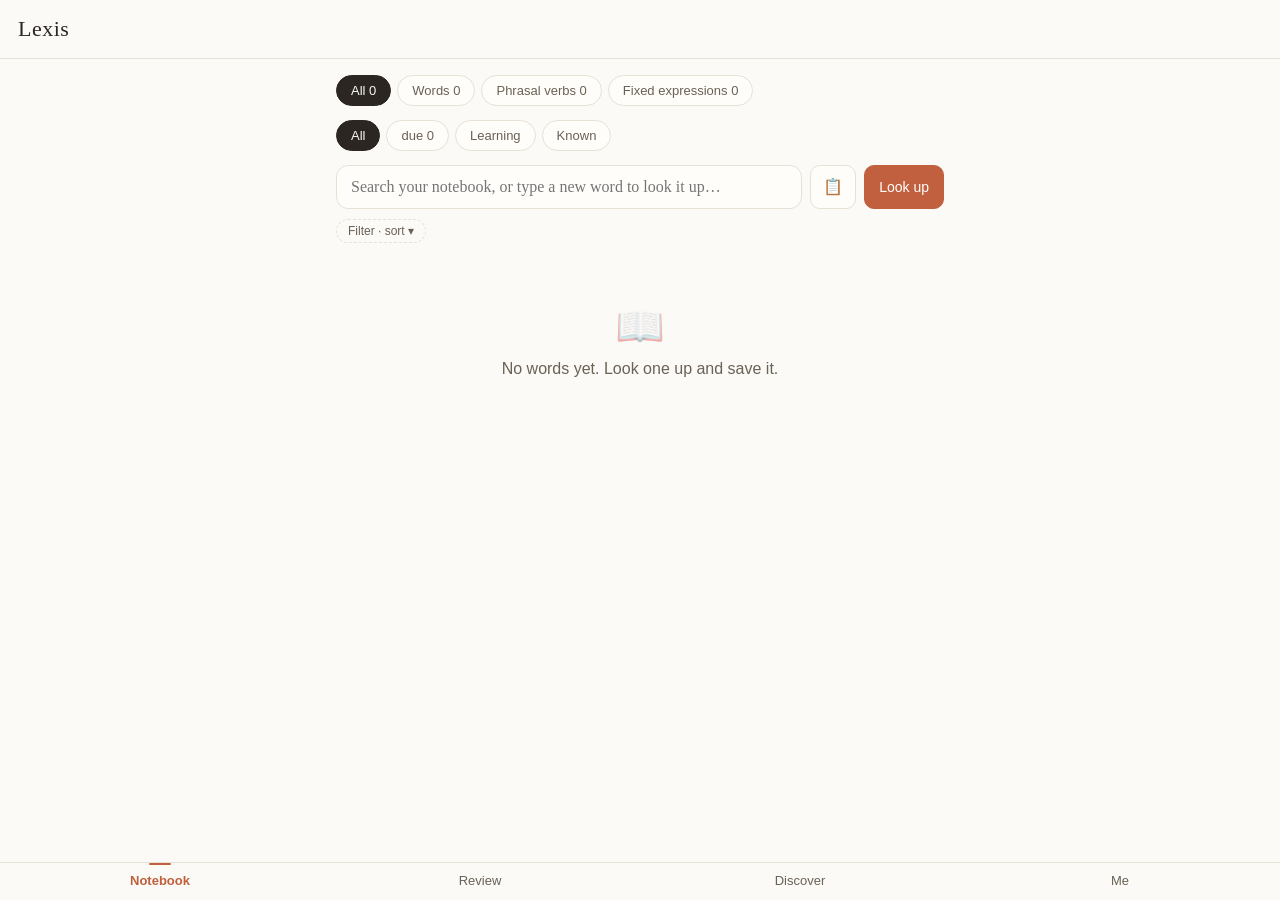
==== index.html @ d33f5f6c "Lexis H5 v1.112.0 — why this spelling The word-parts card answers what pieces a word is made of. The" ====
<!doctype html>
<html lang="zh">
<head>
<meta charset="utf-8">
<meta name="viewport" content="width=device-width, initial-scale=1, maximum-scale=1, viewport-fit=cover">
<meta name="theme-color" content="#fbfaf7">
<title>Lexis · Vocabulary Notebook</title>
<link rel="manifest" href="manifest.webmanifest">
<meta name="apple-mobile-web-app-capable" content="yes">
<meta name="apple-mobile-web-app-status-bar-style" content="default">
<meta name="apple-mobile-web-app-title" content="Lexis">
<link rel="apple-touch-icon" href="icons/icon128.png">
<!-- ?v= busts the browser/PWA cache on every release; bump with the version -->
<link rel="stylesheet" href="app.css?v=1.112.0">
</head>
<body>
  <header class="topbar">
    <div class="brand">Lexis</div>
    <div class="sub" id="dueBadge"></div>
  </header>

  <main id="view"></main>

  <nav class="tabbar" id="tabbar">
    <button data-tab="notebook" class="on"><span>Notebook</span></button>
    <button data-tab="review"><span>Review</span></button>
    <button data-tab="discover"><span>Discover</span></button>
    <button data-tab="me"><span>Me</span></button>
  </nav>

  <script src="compare.js?v=1.112.0"></script>
  <script src="examples.js?v=1.112.0"></script>
  <script src="vocab.js?v=1.112.0"></script>
  <script src="app.js?v=1.112.0"></script>
</body>
</html>
---- app.css ----
:root{
  --paper:#fbfaf7; --paper2:#faf6ef; --ink:#2b2622; --ink2:#6b6155;
  --clay:#c0603e; --sage:#6f9c6b; --line:#e7e0d5; --card:#fffdfa;
  --shadow:0 1px 2px rgba(60,50,40,.06),0 6px 20px rgba(60,50,40,.05);
  /* used by .vline > .vl-n and never defined — the paragraph number rendered in
     full-strength ink instead of receding */
  --faint:#b8b1a6;
}
*{box-sizing:border-box;-webkit-tap-highlight-color:transparent}
html,body{margin:0;padding:0}
body{
  font-family:-apple-system,BlinkMacSystemFont,"PingFang SC","Segoe UI",Roboto,sans-serif;
  background:var(--paper);color:var(--ink);line-height:1.55;
  padding-bottom:calc(64px + env(safe-area-inset-bottom));
  -webkit-font-smoothing:antialiased;
}
.serif{font-family:Georgia,"Times New Roman",serif}

/* top bar */
.topbar{position:sticky;top:0;z-index:20;display:flex;align-items:baseline;gap:10px;
  padding:calc(12px + env(safe-area-inset-top)) 18px 12px;background:var(--paper);
  border-bottom:1px solid var(--line)}
.brand{font-family:Georgia,serif;font-size:22px;letter-spacing:.5px}
.topbar .sub{font-size:12px;color:var(--clay);margin-left:auto}

main{padding:16px 16px 24px;max-width:640px;margin:0 auto}

/* tab bar */
.tabbar{position:fixed;left:0;right:0;bottom:0;z-index:20;display:flex;
  background:var(--paper);border-top:1px solid var(--line);
  padding-bottom:env(safe-area-inset-bottom)}
.tabbar button{flex:1;border:0;background:none;padding:10px 0 12px;font-size:13px;
  color:var(--ink2);cursor:pointer;position:relative}
.tabbar button.on{color:var(--clay);font-weight:600}
.tabbar button.on::before{content:"";position:absolute;top:0;left:50%;transform:translateX(-50%);
  width:22px;height:2px;background:var(--clay);border-radius:2px}

/* generic */
.card{background:var(--card);border:1px solid var(--line);border-radius:14px;
  padding:16px;box-shadow:var(--shadow);margin-bottom:14px}
.muted{color:var(--ink2)}
.lk-ta{display:block;box-sizing:border-box;width:100%;resize:vertical;
  font-family:Georgia,"Times New Roman",serif;font-size:15px;line-height:1.55;color:var(--ink);
  background:var(--paper);border:1px solid var(--line);border-radius:10px;padding:9px 11px;outline:none}
.lk-ta:focus{border-color:var(--clay)}
.lk-ta::placeholder{font-style:italic;color:var(--ink2)}
.hr{height:1px;background:var(--line);border:0;margin:14px 0}
h2.sec{font-size:12px;letter-spacing:.14em;text-transform:uppercase;color:var(--ink2);
  margin:0 0 8px;font-weight:600}
button.btn{border:1px solid var(--line);background:var(--card);color:var(--ink);
  border-radius:10px;padding:9px 14px;font-size:14px;cursor:pointer}
button.btn.primary{background:var(--clay);border-color:var(--clay);color:#fff}
button.btn.sage{background:var(--sage);border-color:var(--sage);color:#fff}
button.btn:active{transform:translateY(1px)}
.row{display:flex;gap:8px;align-items:center;flex-wrap:wrap}
.chip{display:inline-block;font-size:11px;padding:2px 9px;border-radius:999px;
  background:var(--paper2);border:1px solid var(--line);color:var(--ink2)}
.pos{color:var(--sage);font-style:italic;font-size:13px}

/* search */
.search{display:flex;gap:8px;margin-bottom:16px}
.search input{flex:1;font-size:16px;padding:12px 14px;border:1px solid var(--line);
  border-radius:12px;background:var(--card);color:var(--ink);font-family:Georgia,serif}
.search input:focus{outline:none;border-color:var(--clay)}

/* headword */
.hw{font-family:Georgia,serif;font-size:30px;line-height:1.1}
.phon{color:var(--ink2);font-size:15px;margin-left:2px}
.speak{border:0;background:none;cursor:pointer;font-size:18px;color:var(--clay);padding:0 4px}
.cn-gloss{font-size:16px;color:var(--clay);margin-top:6px}

.mean{margin:6px 0}
.mean .def{margin-top:2px}
.mean .cn{color:var(--ink2);font-size:14px}
.ex{border-left:2px solid var(--line);padding-left:10px;margin:8px 0;font-size:14px}
.ex .tr{color:var(--ink2);font-size:13px}
.ex mark{background:rgba(192,96,62,.13);color:inherit;border-radius:3px;padding:0 2px}

/* morphology */
.morph{display:flex;gap:6px;flex-wrap:wrap;align-items:center}
.mpart{border:1px solid var(--line);border-radius:8px;padding:4px 8px;background:var(--paper2);text-align:center}
.mpart b{font-family:Georgia,serif}
.mpart small{display:block;color:var(--ink2);font-size:11px}
.mplus{color:var(--ink2)}

/* lists */
.item{display:flex;align-items:center;gap:12px;padding:12px 4px;border-bottom:1px solid var(--line);cursor:pointer}
/* a passage already read — still openable, but it can't move the estimate */
.item.pass-done{opacity:.5}
.item:last-child{border-bottom:0}
.item .w{font-family:Georgia,serif;font-size:18px}
.item .meta{font-size:12px;color:var(--ink2)}
.item .st{margin-left:auto;font-size:11px}
.dot{width:8px;height:8px;border-radius:50%;display:inline-block}
.dot.ready{background:var(--sage)} .dot.enriching{background:#d9a441} .dot.notfound{background:#c05a5a}

.empty{text-align:center;color:var(--ink2);padding:40px 10px}
.empty .big{font-size:40px;opacity:.4}

/* review */
.rev-card{text-align:center;padding:34px 18px}
.rev-card .hw{font-size:38px}
.rev-actions{display:grid;grid-template-columns:repeat(4,1fr);gap:8px;margin-top:8px}
.rev-actions button{padding:12px 4px;font-size:13px}
.rev-actions .d{font-size:10px;color:var(--ink2);display:block;margin-top:2px}
.progress{height:4px;background:var(--line);border-radius:4px;overflow:hidden;margin-bottom:14px}
.progress > i{display:block;height:100%;background:var(--sage)}

/* discover study */
.study{display:flex;align-items:center;flex-wrap:wrap;gap:10px;padding:11px 4px;border-bottom:1px solid var(--line)}
/* The row holds .study-ex / .pv-sense as flex-basis:100% children, so it MUST
   wrap — without it (短语动词 has no .has-ex) every sense sat on one line and
   the whole page scrolled sideways. And a multi-word headword may wrap at its
   spaces; nowrap made one long phrasal verb widen the viewport. */
.study .term{font-family:Georgia,serif;font-size:17px;min-width:0;word-break:keep-all;overflow-wrap:break-word}
.study .g{font-size:12px;color:var(--ink2)}
.study .act{margin-left:auto;display:flex;gap:6px}
.study .act button{font-size:12px;padding:6px 10px}
/* clickable category-filter chips (Discover + Notebook) */
.catbar{display:flex;flex-wrap:wrap;gap:7px;margin:2px 0 14px}
.catf{background:#f3efe7;border:1px solid transparent;border-radius:999px;padding:4px 11px;font-size:12px;
  color:var(--ink2);cursor:pointer}
.catf.muted{opacity:.6}
.catf b{font-weight:700}
.catf.on{background:var(--clay);border-color:var(--clay);color:#fff}
.catf.on b{color:#fff}
.subtabs{display:flex;gap:6px;margin-bottom:14px;overflow:auto}
.subtabs button{white-space:nowrap;border:1px solid var(--line);background:var(--card);
  border-radius:999px;padding:7px 14px;font-size:13px;color:var(--ink2);cursor:pointer}
.subtabs button.on{background:var(--ink);color:var(--paper);border-color:var(--ink)}

/* meter */
.meter{height:8px;background:var(--paper2);border-radius:6px;overflow:hidden;margin:6px 0}
.meter > i{display:block;height:100%;background:var(--clay)}
.stat{font-family:Georgia,serif;font-size:26px}

.toast{position:fixed;left:50%;bottom:80px;transform:translateX(-50%);z-index:50;
  background:var(--ink);color:var(--paper);padding:10px 16px;border-radius:10px;font-size:14px;
  box-shadow:var(--shadow);opacity:0;transition:opacity .2s;pointer-events:none;max-width:90%}
.toast.show{opacity:1}
.spin{display:inline-block;width:16px;height:16px;border:2px solid var(--line);
  border-top-color:var(--clay);border-radius:50%;animation:sp .7s linear infinite;vertical-align:-3px}
@keyframes sp{to{transform:rotate(360deg)}}

a{color:var(--clay)}
label.set{display:flex;justify-content:space-between;align-items:center;padding:12px 0;border-bottom:1px solid var(--line)}
label.set:last-child{border:0}
input[type=text],input[type=number]{border:1px solid var(--line);border-radius:8px;padding:8px 10px;font-size:14px;background:var(--card);color:var(--ink)}
select{border:1px solid var(--line);border-radius:8px;padding:8px 10px;font-size:14px;background:var(--card)}

/* tap-to-pick word from a pasted sentence (paste-to-save) */
.pick-sentence{line-height:2}
.pickw{cursor:pointer;padding:1px 3px;border-radius:4px;text-decoration:underline;
  text-decoration-color:var(--line);text-underline-offset:3px}
.pickw:active{background:var(--clay);color:#fff}

/* synonyms (近义辨析) — each with pos/band/definition */
.syn{padding:8px 0;border-bottom:1px solid var(--line)}
.syn:last-child{border-bottom:0}
.syn-h{display:flex;align-items:center;gap:8px;flex-wrap:wrap}
.syn-w{border:0;background:none;padding:0;font-size:16px;color:var(--clay);cursor:pointer;font-weight:600}
.syn-d{color:var(--ink2);font-size:14px;margin-top:3px;line-height:1.5}
.mfreq{display:inline-block;font-size:10px;padding:1px 7px;border-radius:999px;border:1px solid var(--line);
  color:var(--ink2);vertical-align:middle;white-space:nowrap}
.freq-core{background:#e8f1ea;color:#3d6b45;border-color:#cfe2d4}
.freq-very-common{background:#edf4ec;color:#4a7550;border-color:#d5e6d3}
.freq-common{background:#eef5ec;color:#4f7a4a;border-color:#d5e6d1}
.freq-mid{background:#fdf3e8;color:#b5762c;border-color:#f0dcc0}
.freq-low{background:#f4eef8;color:#8256a6;border-color:#e2d3ee}
.freq-rare{background:#f6ecec;color:#a85454;border-color:#ecd5d5}
.mfreq.nf{background:#f6ecec;color:#a85454;border-color:#ecd5d5}
/* the rank sits right after the band chip, everywhere a chip is shown */
.mrank{margin-left:5px;font-size:10px;color:var(--ink2);font-variant-numeric:tabular-nums;white-space:nowrap}

/* frequency meter (词频) */
.fbars{display:flex;gap:4px;margin:2px 0 8px}
.fseg{flex:1;height:7px;border-radius:3px;background:var(--paper2);border:1px solid var(--line)}
.fseg.on{border-color:transparent}
.fseg.on.freq-core,.fseg.on.freq-very-common{background:#6f9c6b}
.fseg.on.freq-common{background:#8fb387}
.fseg.on.freq-mid{background:#d9a441}
.fseg.on.freq-low{background:#a583c4}
.fseg.on.freq-rare{background:#c05a5a}
.finfo{display:flex;gap:8px;align-items:center;flex-wrap:wrap}
.fband{font-size:11px;padding:2px 9px;border-radius:999px;border:1px solid var(--line)}
.fnums{font-size:11px;color:var(--ink2)}

/* look-alikes (形近词) */
.conf{display:flex;gap:10px;align-items:baseline;padding:6px 0;border-bottom:1px solid var(--line)}
.conf:last-child{border-bottom:0}
.conf-w{border:0;background:none;padding:0;font-size:15px;color:var(--clay);cursor:pointer;font-weight:600;white-space:nowrap}
.conf-d{color:var(--ink2);font-size:13px;line-height:1.5}
.chip small{color:var(--sage);font-style:italic}

/* original-sentence source line (原句语境) */
.src{font-size:11px;color:var(--ink2);margin-top:4px;opacity:.85}

/* notebook sort bar + mastery chip */
.sortbar{display:flex;flex-wrap:wrap;gap:7px;align-items:center;font-size:12px;color:var(--ink2);margin:0 0 12px}
.mstat{font-size:10px;padding:1px 7px;border-radius:999px;border:1px solid var(--line);color:var(--ink2);
  vertical-align:middle;white-space:nowrap;background:var(--paper2)}
.m-mastered{background:#eef5ec;color:#4f7a4a;border-color:#d5e6d1}
.m-familiar{background:#f2f5f8;color:#5b7286;border-color:#dde5ec}
.m-learning{background:#fdf3e8;color:#b5762c;border-color:#f0dcc0}
.m-leech{background:#f6ecec;color:#a85454;border-color:#ecd5d5}

/* reading-based assessment (阅读式评估) */
.passage{font-family:Georgia,"Times New Roman",serif;font-size:17px;line-height:2.05;letter-spacing:.1px}
.passage .rw{cursor:pointer;padding:1px 2px;border-radius:4px;
  box-shadow:inset 0 -1px 0 var(--line);transition:background .12s}
.passage .rw.unk{background:var(--clay);color:#fff;box-shadow:none}
.lvl{display:flex;align-items:center;gap:8px;margin:7px 0}
.lvl-bl{flex:0 0 auto;min-width:64px;text-align:center}
.lvl-track{flex:1;height:8px;background:var(--paper2);border-radius:6px;overflow:hidden}
.lvl-track > i{display:block;height:100%;background:var(--sage)}
.lvl-track > i.freq-mid{background:#d9a441} .lvl-track > i.freq-low{background:#a583c4}
.lvl-track > i.freq-rare{background:#c05a5a} .lvl-track > i.freq-common{background:#8fb387}
.lvl-n{flex:0 0 auto;font-size:11px;color:var(--ink2);min-width:88px;text-align:right}

/* 我的例句 (user-written examples) — marked apart from the fetched ones */
.ex.mine{border-left-color:var(--sage)}
.linklike{border:0;background:none;padding:0;color:var(--clay);cursor:pointer;font-size:inherit;
  font-family:inherit;text-decoration:underline;text-underline-offset:2px}

/* study card with an example sentence (短语/习语 学习清单) */
.study.has-ex{flex-wrap:wrap}
.study-ex{flex-basis:100%;font-size:13px;color:var(--ink2);margin-top:2px;
  border-left:2px solid var(--line);padding-left:9px;line-height:1.5}
.study-ex mark{background:rgba(192,96,62,.13);color:var(--ink);border-radius:3px;padding:0 2px}

/* long category tail stays hidden until 更多 is tapped */
.catmore{display:none;gap:7px;flex-wrap:wrap}
.catbar.open .catmore{display:contents}
.catf.more{background:transparent;border:1px dashed var(--line)}

/* notebook controls collapse behind one toggle — keep the list above the fold */
.ctrl-wrap{display:none}
.ctrl-wrap.open{display:flex;flex-wrap:wrap;gap:7px;align-items:center}
.catf.ctrl-toggle{background:transparent;border:1px dashed var(--line)}

/* 短语动词 sense breakdown (PHaVE) */
.pv-sense{flex-basis:100%;margin-top:6px;font-size:13px}
.pv-pct{display:inline-block;min-width:44px;font-size:11px;color:var(--sage);font-weight:700}
.pv-sense b{font-weight:600}
.pv-sense .study-ex{margin-top:3px;margin-left:44px}

/* productive (cloze) review */
.cloze{font-family:Georgia,serif;font-size:20px;line-height:1.7;text-align:left}
.cloze-in{width:100%;margin-top:14px;font-size:17px;padding:11px 13px;border:1px solid var(--line);
  border-radius:12px;background:var(--paper2);color:var(--ink);font-family:Georgia,serif;text-align:center}
.cloze-in:focus{outline:none;border-color:var(--clay);background:var(--card)}
.verdict{margin-top:12px;font-size:14px}
.verdict.ok{color:var(--sage)} .verdict.no{color:#c05a5a}
.rev-two{display:grid;grid-template-columns:1fr 1fr;gap:10px}
.rev-two .linklike{grid-column:1 / -1;justify-self:center;margin-top:4px;font-size:12px}
.rev-two .btn{padding:18px 8px;font-size:16px}
/* the sublabel is a second line, not a continuation of the label */
.rev-two .btn .d{display:block;font-size:11px;color:var(--ink2);margin-top:3px;font-weight:400}
/* self-rated flip card: three thumb-sized targets on one row */
.rev-two.rev-three{grid-template-columns:repeat(3,1fr)}
.rev-two.rev-three .btn{padding:16px 6px;font-size:15px}
.big-no{color:#c05a5a} .big-yes{background:var(--sage);border-color:var(--sage);color:#fff}
.big-yes .d{color:rgba(255,255,255,.85)}
/* the grade the card worked out for itself — one target, not a fresh decision */
.rev-two.rev-auto{grid-template-columns:1fr}
.rev-two.rev-auto .rv-over{grid-column:1 / -1;text-align:center;margin-top:6px;
  font-size:12px;color:var(--ink2)}
/* corrective feedback: what you wrote, next to what it wanted */
.rv-fb{margin-top:14px}
.rv-fb-msg{font-size:14px}
.rv-fb.ok .rv-fb-msg{color:var(--sage)} .rv-fb.no .rv-fb-msg{color:#c05a5a}
.rv-fb-cmp{margin-top:8px;font-size:15px;display:flex;gap:10px;align-items:baseline;
  justify-content:center;flex-wrap:wrap}
.rv-fb-cmp .you{color:var(--ink2);text-decoration:line-through}
.rv-fb-cmp .arr{color:var(--ink2);font-size:12px}
.rv-fb-cmp .want{font-family:Georgia,serif;font-weight:600;color:var(--ink)}
/* the episode this sentence was heard in */
.rv-vid{margin-top:8px;font-size:12px;color:var(--ink2)}
.rv-vid a{color:var(--clay);text-decoration:none}

/* toast with an Undo action */
.toast.actionable{pointer-events:auto}
.toast-undo{border:0;background:none;color:#e8b58c;font:inherit;font-weight:600;
  cursor:pointer;margin-left:10px;text-decoration:underline;text-underline-offset:3px}
/* paste = an icon in the search row, not a full-width button competing with it */
.search .btn.icon{padding:11px 12px;font-size:16px;line-height:1}

/* 我的: settings stay up top, data/sync/maintenance fold away */
.adv{display:none}
.adv.open{display:block}

/* 查词与生词本合并成一个 tab: the list hides behind a look-up result */
body.looking .nb-only{display:none}
.lookup-bar{margin-bottom:12px}

/* 短语/习语摸底 chips */
.chunk-chip{border:1px solid var(--line);background:var(--card);color:var(--ink);
  border-radius:10px;padding:8px 12px;font-size:14px;font-family:Georgia,serif;cursor:pointer}
.chunk-chip.unk{background:var(--clay);border-color:var(--clay);color:#fff}
/* quick check marks what you DO know, so it reads as a positive (sage), not a gap */
.chunk-chip.kn{background:var(--sage);border-color:var(--sage);color:#fff}

/* review home — streak + goal instead of dropping you straight into a card */
.rev-home{text-align:center;padding:26px 18px}
.rev-streak{font-size:14px;color:var(--clay);margin-bottom:10px}
.rev-home .meter{max-width:280px;margin:14px auto 6px}


/* ---- v1.56.0 ---------------------------------------------------------- */
/* fix the causes, don't hide them: every row that can hold a long chunk gets a
   real min-width:0 + a place to break, instead of a blanket overflow:hidden */
.study-ex,.pv-sense,.item,.card{min-width:0;overflow-wrap:break-word}
.item > div{min-width:0}

/* select-to-look-up chip */
.selchip{position:fixed;z-index:60;transform:translate(-50%,-100%);display:none;
  align-items:center;gap:6px;padding:4px;background:var(--ink);color:var(--paper);
  border-radius:11px;font-size:13px;box-shadow:var(--shadow);white-space:nowrap}
.selchip.show{display:inline-flex}
.selchip-t{font-family:Georgia,serif;font-style:italic;padding:3px 8px;max-width:150px;
  overflow:hidden;text-overflow:ellipsis;background:rgba(255,255,255,.1);border-radius:8px}
.selchip button{border:0;background:transparent;color:var(--paper);font:inherit;
  font-weight:600;padding:6px 10px;border-radius:8px;cursor:pointer}

/* chunks marked unknown while reading a passage */
.ph-lbl{font-size:11px;letter-spacing:.06em;color:var(--ink2);margin:12px 0 6px}
.ph-chip{background:rgba(192,96,62,.12);color:var(--clay)}
.ph-x{border:0;background:transparent;color:inherit;font-size:11px;cursor:pointer;padding:0}

/* ---- v1.57.0 · multi-drill review ------------------------------------- */
.rv-mode{display:flex;align-items:center;gap:8px;justify-content:center;margin-bottom:10px}
.rv-mode-t{font-size:11px;color:var(--ink2);background:var(--paper2);border-radius:20px;padding:3px 10px}
.rv-prod{font-size:11px;color:var(--clay);background:rgba(192,96,62,.12);border-radius:20px;padding:3px 10px}
.rv-prod.ok{color:var(--sage);background:rgba(111,156,107,.14)}
.rv-origin{font-size:12.5px;color:var(--ink2);margin-bottom:12px;line-height:1.6}
.rv-origin b{color:var(--ink)}
.rv-sent{font-family:Georgia,serif;font-size:19px;line-height:2.1;text-align:left}
.rv-sent mark{background:rgba(192,96,62,.13);color:var(--ink);border-radius:3px;padding:0 2px}
.cz-in{font-family:Georgia,serif;font-size:18px;color:var(--clay);border:0;
  border-bottom:2px solid var(--clay);background:transparent;outline:none;padding:0 4px;margin:0 3px;
  text-align:center;min-width:5ch}
.cz-gap{display:inline-block;min-width:4ch;border-bottom:2px solid var(--clay);color:var(--clay);text-align:center}
.rv-zh{font-size:16px;line-height:1.8;margin-bottom:16px}
.rv-opts{display:grid;gap:8px;margin-top:18px}
.rv-opt{border:1px solid var(--line);background:var(--card);border-radius:11px;padding:12px 14px;
  font:inherit;font-size:15px;color:var(--ink);text-align:left;cursor:pointer;width:100%}
.rv-src{font-size:11px;color:var(--ink2);margin-top:8px}

/* how a term got its label — automatic tagging must stay inspectable */
.kind-rule{margin:2px 0 12px}
.kind-rule > summary{list-style:none;cursor:pointer;font-size:12px;color:var(--clay);padding:4px 0}
.kind-rule > summary::-webkit-details-marker{display:none}
.kr-body{background:var(--paper2);border-radius:12px;padding:12px 14px;margin-top:6px}
.kr-lead,.kr-l1{font-size:12.5px;color:var(--ink2);margin:0 0 8px;line-height:1.7}
.kr-list{margin:0;padding-left:18px;font-size:12.5px;color:var(--ink2);line-height:1.9}
.kr-eg{display:block;font-family:Georgia,serif;color:var(--ink2);opacity:.75;font-size:12px}
/* which dictionary the senses came from — makes "one source" verifiable */
.sense-src{float:right;font-size:10.5px;font-weight:500;letter-spacing:0;text-transform:none;
  color:var(--ink2);background:var(--paper2);border-radius:20px;padding:2px 9px}

/* definition came from a shorter form of the phrase — see sensesOfHTML in app.js */
.senses-of{font-size:12px;line-height:1.5;color:var(--ink2);background:var(--paper2);
  border-radius:8px;padding:7px 10px;margin:2px 0 10px}
.senses-of b{color:var(--ink);font-weight:600}

/* Origin — why people say this */
.origin-card{font-size:13.5px;line-height:1.65;color:var(--ink);background:var(--paper2);
  border-left:2px solid var(--clay);border-radius:0 8px 8px 0;padding:11px 13px}
.origin-card .org-lead{font-size:12px;color:var(--ink2);margin-bottom:3px}
.origin-card .org-lead b{color:var(--ink)}
.origin-card .org-src{font-size:11px;color:var(--ink2);margin-top:6px}

/* Phrasal verbs / Fixed expressions using this word */
.chk-row{padding:9px 0;border-bottom:1px solid var(--line)}
.chk-row:last-child{border-bottom:0}
.chk-h{display:flex;align-items:center;gap:7px;flex-wrap:wrap}
.chk-w{border:0;background:none;padding:0;cursor:pointer;font-family:Georgia,"Times New Roman",serif;font-size:15px;color:var(--ink)}
.chk-tag{font-size:10.5px;padding:1px 7px;border-radius:20px;background:var(--paper2);color:var(--ink2)}
.chk-tag.chk-pv{background:#eaf0e8;color:#4f7a4b}
.chk-tag.chk-expr{background:#f6ece4;color:#a2512f}
.chk-add{margin-left:auto;border:1px solid var(--line);background:none;cursor:pointer;font-size:12px;
  color:var(--clay);border-radius:20px;padding:2px 11px}
.chk-add.saved{border-color:transparent;color:var(--ink2)}
.chk-d{font-size:12.5px;color:var(--ink2);margin-top:3px}
.chk-e{font-size:13px;color:var(--ink);opacity:.8;margin-top:3px}

/* Breakdown — composed content for a term no dictionary lists */
.bd-gloss{font-size:16px;line-height:1.55;padding:10px 12px;border-left:2px solid var(--sage,#6f9c6b);
  background:var(--paper2);border-radius:0 8px 8px 0;margin-bottom:10px}
.bd-gloss .bd-cn{font-family:inherit;font-size:13.5px;color:var(--ink2);margin-top:3px}
.bd-pat{font-size:11.5px;color:var(--ink2);margin-top:5px;line-height:1.5}
.bd-part{padding:6px 0 6px 10px;border-left:1px solid var(--line)}
.bd-w{border:0;background:none;padding:0;cursor:pointer;font-family:Georgia,"Times New Roman",serif;
  font-size:15px;color:var(--ink)}
.bd-d{font-size:12.5px;color:var(--ink2);margin-top:2px;line-height:1.55}
.bd-inside{margin-top:10px;padding-top:8px;border-top:1px solid var(--line)}

/* ---- one frequency vocabulary, shared with the extension ---------------- */
.mfreq.band-r1, .mfreq.band-r2, .mfreq.band-r3, .mfreq.band-r4, .mfreq.band-r0 {
  display: inline-flex; align-items: center; gap: 5px; background: #f2ede4; color: #4a453f; }
/* phrases: a different ruler, so a different-looking chip and no band swatch */
.mfreq.phr { display: inline-flex; align-items: center; background: transparent;
  color: var(--ink2); border: 1px solid var(--line); }
.mfreq.phr.cur { border-style: dashed; }
.bsw { width: 14px; height: 8px; border-radius: 2px; display: inline-block; flex: 0 0 auto; }
.bsw.r1 { background: #f0c3ad; }
.bsw.r2 { background: #f5d0a9; }
.bsw.r3 { background: #fae6cd; }
.bsw.r4 { background: #edeae4; }
.bsw.r0 { border-bottom: 1px dashed #ddd6c8; }
.freq-line { display: flex; align-items: center; gap: 8px; flex-wrap: wrap;
  font-size: 12.5px; color: #8a8175; margin: 2px 0 4px; }
.freq-line .fnote { font-size: 11.5px; }

/* ---- Discover · My library (episodes recorded on the desktop) ----------- */
.vcard{display:flex;gap:12px;align-items:stretch;padding:10px 0;border-bottom:1px solid var(--line);cursor:pointer}
.vcard img{width:112px;height:63px;object-fit:cover;border-radius:8px;background:var(--paper2);flex:0 0 auto}
/* an article has no thumbnail; paper stock carrying where it was published */
/* the article's own picture over the paper card; a refused hotlink falls back */
.vpaper{position:relative;overflow:hidden}
.vshot{position:absolute;inset:0;width:100%;height:100%;object-fit:cover}
.vthumb{background:none;border:0}
.vthumb img{width:112px;height:63px;object-fit:cover;border-radius:8px;display:block}
.vkind{position:absolute;top:4px;left:4px;z-index:2;font-style:normal;font-size:8.5px;
  letter-spacing:.06em;text-transform:uppercase;font-weight:700;padding:1px 5px;border-radius:20px;
  background:rgba(250,246,239,.92);color:#6b6257;border:1px solid var(--line)}
.vpaper{width:112px;height:63px;border-radius:8px;flex:0 0 auto;display:flex;align-items:center;
  justify-content:center;background:linear-gradient(150deg,#faf6ef,#f2ece1);border:1px solid var(--line)}
.vpaper span{font-family:Georgia,"Times New Roman",serif;font-size:12px;color:#8a3f22;
  text-transform:lowercase;text-align:center;padding:0 6px;overflow:hidden;text-overflow:ellipsis;white-space:nowrap}
/* the paragraph number, where an episode has a jumpable timestamp */
.vline > .vl-n{color:var(--faint);font-size:11px;font-variant-numeric:tabular-nums}
.vc-b{min-width:0;display:flex;flex-direction:column;justify-content:center;gap:3px}
.vc-t{font-family:Georgia,serif;font-size:15px;line-height:1.35;
  display:-webkit-box;-webkit-line-clamp:2;-webkit-box-orient:vertical;overflow:hidden}
.vc-n{font-size:12px;color:var(--ink2)}
.vc-bars{display:flex;flex-wrap:wrap;gap:8px;font-size:11px;color:var(--ink2)}
.vbit{display:inline-flex;align-items:center;gap:4px}
.vgrp{display:flex;align-items:center;gap:7px;font-size:11px;letter-spacing:.06em;text-transform:uppercase;
  color:var(--ink2);margin:14px 0 4px}
.vrow{display:grid;grid-template-columns:20px minmax(0,1fr);gap:9px;align-items:start;
  padding:9px 2px;border-bottom:1px solid var(--line)}
.vrow.done{opacity:.55}   /* known only — a learning row stays at full strength */
.vrow input{margin-top:5px;accent-color:var(--clay)}
.vr{font-size:11px;color:var(--ink2);margin-left:7px;font-variant-numeric:tabular-nums}
.vs{font-size:12px;color:var(--ink2);line-height:1.5;margin-top:2px}
.vsz{color:var(--ink2);opacity:.85;margin-top:2px}
.vplayer{position:fixed;left:8px;right:8px;bottom:60px;z-index:40;display:flex;gap:8px;align-items:center;
  background:var(--paper2,#faf6ef);border:1px solid var(--line);border-radius:12px;padding:8px;
  box-shadow:0 10px 30px rgba(31,28,26,.18)}
.vplayer iframe{width:132px;height:74px;border:0;border-radius:8px;background:#000;display:block;flex:none}
.vplayer-x{display:flex;align-items:center;gap:8px;flex:1;font-size:12px;color:var(--ink2)}
.vplayer-x span{flex:1;font-variant-numeric:tabular-nums}
.vplayer-x button{background:none;border:0;padding:4px 6px;font:inherit;font-size:15px;color:var(--ink2);cursor:pointer}
.vs-at{font-size:11px;color:var(--ink2);font-variant-numeric:tabular-nums}
.vid-go.said, .vs-go.said { color: var(--sage, #6f9c6b); }
.vl-t{background:none;border:0;padding:0;font:inherit;color:var(--clay);cursor:pointer}
.vs-go{margin-right:4px}
.vact{position:sticky;bottom:calc(64px + env(safe-area-inset-bottom));display:flex;gap:8px;
  padding:10px 0;background:var(--paper);border-top:1px solid var(--line);margin-top:8px}
.vact .btn{flex:1;font-size:13px;padding:9px 6px}
/* the transcript: the same marks the subtitle sidebar drew, from the saved
   snapshot's own ranks — no network, and a word looks identical in both */
.vscript{margin-top:8px}
.vline{display:grid;grid-template-columns:46px minmax(0,1fr);gap:10px;padding:7px 0;
  border-bottom:1px solid var(--paper2);font-size:14px;line-height:1.6}
.vline > a{color:var(--ink2);font-size:11.5px;text-decoration:none;font-variant-numeric:tabular-nums}
.vl-zh{color:var(--ink2);font-size:12.5px;margin-top:2px}
/* frequency = fill, four intensities; status = underline; phrase = span */
.vscript w.r1{background:#f0c3ad;border-radius:3px;padding:0 2px}
.vscript w.r2{background:#f5d0a9;border-radius:3px;padding:0 2px}
.vscript w.r3{background:#fae6cd;border-radius:3px;padding:0 2px}
.vscript w.r4{background:#edeae4;border-radius:3px;padding:0 2px}
/* no frequency data — a dashed rule, not a fifth intensity, matching .bsw.r0
   and the legend swatch so the swatch samples the mark it stands for */
.vscript w.r0{border-bottom:1px dashed #ddd6c8}
/* learning > not learned > known (see subtitles.js) */
.vscript w.nb{border-bottom:2px solid #8d7cb8;font-weight:600}
.vscript w.mastered{background:none;border-bottom:1px dotted #bfb4d4}
/* a phrase spans several words, so its rule is drawn 3px lower and the words'
   own marks stay readable above it */
.vscript c.ck{border-bottom:2px solid #9dbb99;padding-bottom:3px}
.vscript c.ck.nb{border-bottom-color:#8d7cb8}
.vscript c.ck.mastered{border-bottom:1px dotted #cfc7de}
.vscript c.ck.off,.vscript c.vp.off{border-bottom:0;padding-bottom:0}
/* a verb pattern is the same channel as a phrase in a different SHAPE: dashed,
   and only under the verb and the preposition — the words in between belong to
   the sentence, not to the pattern */
.vscript c.vp{border-bottom:2px dashed #9dbb99;padding-bottom:3px}
.vscript c.vp.nb{border-bottom-color:#8d7cb8}
.vscript c.vp.mastered{border-bottom:1px dashed #cfc7de}
.bsw.ck{border-bottom:2px solid #9dbb99}
.bsw.vp{border-bottom:2px dashed #9dbb99}
.vcn{font-size:12.5px;color:#4a453f;margin-top:2px}
/* the episode legend — one row for both tabs, and it is the filter */
.vlegend{display:flex;flex-wrap:wrap;gap:4px 8px;margin:8px 0 4px}
.vb{display:inline-flex;align-items:center;gap:5px;font-size:11.5px;color:var(--ink2)}
.vb i{width:16px;height:9px;border-radius:2px;display:inline-block}
.vb.r1 i{background:#f0c3ad}
.vb.r2 i{background:#f5d0a9}
.vb.r3 i{background:#fae6cd}
.vb.r4 i{background:#edeae4}
/* no frequency data — a dashed rule, not a colour: absent evidence must not
   look like a band (v1.73.0). Matches .bsw.r0 and the extension. */
.vb.r0 i{background:transparent;border-bottom:1px dashed #ddd6c8}
.vb.ck i{border-bottom:2px solid #9dbb99}
.vb.vp i{border-bottom:2px dashed #9dbb99}
.vb.nb i{border-bottom:2px solid #8d7cb8}
.vb.mastered i{border-bottom:1px dotted #bfb4d4}
.vb.clk{border:0;background:none;font:inherit;font-size:11.5px;cursor:pointer;padding:3px 8px;border-radius:999px}
.vb.clk.on{background:#f3e2d8;box-shadow:inset 0 0 0 1px var(--clay);color:var(--ink)}
.vb.clk b{font-weight:700;margin-left:2px}
.vb.nil{opacity:.35}
.vb.all i{display:none}
.vc-cap{font-size:11px;color:var(--ink2);margin-top:3px}

/* The level knob, wherever its effect is visible — a control inside a sentence,
   so it sits on the text's baseline instead of turning the line into a form. */
.lvl-set{display:inline-flex;align-items:baseline;gap:6px;flex-wrap:wrap;margin-top:6px}
.lvl-set input[type=number]{padding:4px 8px;font-size:13px;width:88px}
.lvl-set.sm{margin:0;font-size:11.5px;color:var(--ink2)}
.lvl-set.sm input[type=number]{padding:2px 6px;font-size:11.5px;width:72px}
/* a snapshot recorded above your current level: the words are missing from the
   FILE, not from this page, and only re-saving on the Mac brings them back */
.vfloor{margin:0 0 10px;padding:8px 10px;font-size:12px;line-height:1.6;color:var(--ink2);
  background:var(--paper2);border-left:2px solid var(--clay);border-radius:0 8px 8px 0}

/* Pronounce, next to a study word (Discover). Offline pool → no audio URL, so
   this is the browser's voice; same button the review card uses. */
.study-say { border: none; background: none; padding: 0 2px; margin-left: 4px;
  font-size: 18px; line-height: 1; cursor: pointer; opacity: .85; }
.study-say:active { opacity: 1; }

.vrow .study-say{font-size:15px;margin-left:3px;vertical-align:middle}

/* Tell them apart — same card as the extension's (see app.css there) */
.cmp-in{display:flex;gap:8px;align-items:center;margin:2px 0 10px;flex-wrap:wrap}
.cmp-terms{flex:1;min-width:150px;padding:8px 10px;border:1px solid var(--line);border-radius:8px;background:#fff;font-size:14px}
.cmp-axis{background:#f7ece4;border-radius:8px;padding:9px 12px;margin-bottom:12px;font-size:14px;line-height:1.65}
.cmp-axis .lbl{display:inline-block;font-size:11px;letter-spacing:.08em;text-transform:uppercase;color:var(--clay);margin-right:8px}
.cmp-w{padding:10px 0;border-top:1px solid var(--line)}
.cmp-w:first-of-type{border-top:0}
.cmp-h{display:flex;align-items:baseline;gap:10px;flex-wrap:wrap}
.cmp-t{font-family:Georgia,serif;font-size:18px;font-weight:600}
.cmp-vibe{font-size:12px;color:var(--clay);background:#f6f1ea;padding:1px 8px;border-radius:20px}
.cmp-m{font-size:14px;line-height:1.6;margin-top:3px}
.cmp-mcn{font-size:13px;color:#8a8178;line-height:1.6}
.cmp-ex{font-family:Georgia,serif;font-size:14px;line-height:1.65;margin-top:6px}
.cmp-excn{font-size:12.5px;color:#8a8178;line-height:1.6}
.cmp-col{display:flex;gap:6px;flex-wrap:wrap;margin-top:6px}
.cmp-col span{font-size:11.5px;color:#8a8178;background:#f6f1ea;padding:2px 8px;border-radius:20px}
.cmp-pairs{margin-top:10px;border-top:1px solid var(--line);padding-top:8px}
.cmp-pair{font-size:12.5px;color:#8a8178;line-height:1.7}
.cmp-pair b{color:#201d1a;font-weight:600}
.cmp-note{font-size:12px;color:#8a8178;line-height:1.65}
.cmp-note.err{color:var(--clay)}

.cmp-cands{display:flex;flex-wrap:wrap;gap:6px;margin:-4px 0 10px}
.cmp-cand{display:inline-flex;align-items:center;gap:5px;padding:4px 10px;border:1px solid var(--line);
  border-radius:20px;background:#fff;font-size:13px;color:#201d1a}
.cmp-cand.on{background:#f7ece4;border-color:var(--clay);color:var(--clay)}
.cmp-cand-r{font-size:11px;color:#8a8178}

.cmp-shared{background:#f6f1ea;border-radius:8px;padding:8px 12px;margin-bottom:8px;font-size:14px;line-height:1.65}
.cmp-shared .lbl{display:inline-block;font-size:11px;letter-spacing:.08em;text-transform:uppercase;color:#8a8178;margin-right:8px}
.cmp-diff{font-size:14px;color:var(--clay);line-height:1.6;margin:4px 0 2px}

.sp-hook{font-size:15px;line-height:1.7;background:#f7ece4;border-radius:8px;padding:9px 12px;margin-bottom:8px}
.sp-origin{font-size:13.5px;line-height:1.7;color:#8a8178}
.sp-parts{display:flex;flex-wrap:wrap;gap:6px;margin-top:8px}
.sp-piece{display:inline-flex;align-items:baseline;gap:6px;font-size:12.5px;color:#8a8178;background:#f6f1ea;padding:2px 9px;border-radius:20px}
.sp-piece b{font-family:Georgia,serif;font-size:14px;color:#201d1a}
.sp-kin{display:flex;flex-wrap:wrap;align-items:center;gap:6px;margin-top:8px}
.sp-kin-h{font-size:11px;letter-spacing:.08em;color:#8a8178}
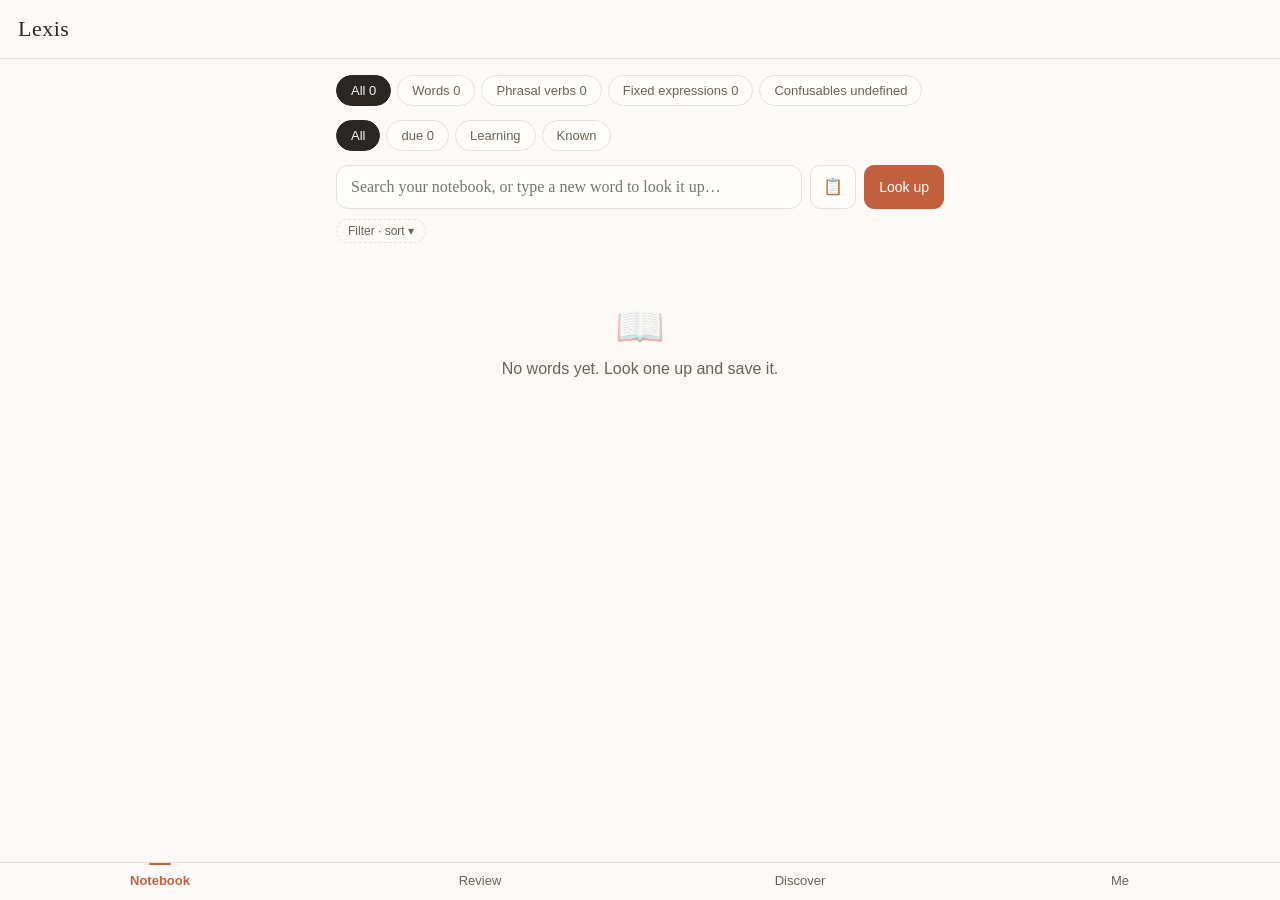
==== commit fe95d919: "Lexis H5 v1.113.0 — a confusables table in the notebook, derived not stored Every comparison already" ====
--- a/index.html
+++ b/index.html
@@ -11,7 +11,7 @@
 <meta name="apple-mobile-web-app-title" content="Lexis">
 <link rel="apple-touch-icon" href="icons/icon128.png">
 <!-- ?v= busts the browser/PWA cache on every release; bump with the version -->
-<link rel="stylesheet" href="app.css?v=1.112.0">
+<link rel="stylesheet" href="app.css?v=1.113.0">
 </head>
 <body>
   <header class="topbar">
@@ -28,9 +28,9 @@
     <button data-tab="me"><span>Me</span></button>
   </nav>
 
-  <script src="compare.js?v=1.112.0"></script>
-  <script src="examples.js?v=1.112.0"></script>
-  <script src="vocab.js?v=1.112.0"></script>
-  <script src="app.js?v=1.112.0"></script>
+  <script src="compare.js?v=1.113.0"></script>
+  <script src="examples.js?v=1.113.0"></script>
+  <script src="vocab.js?v=1.113.0"></script>
+  <script src="app.js?v=1.113.0"></script>
 </body>
 </html>
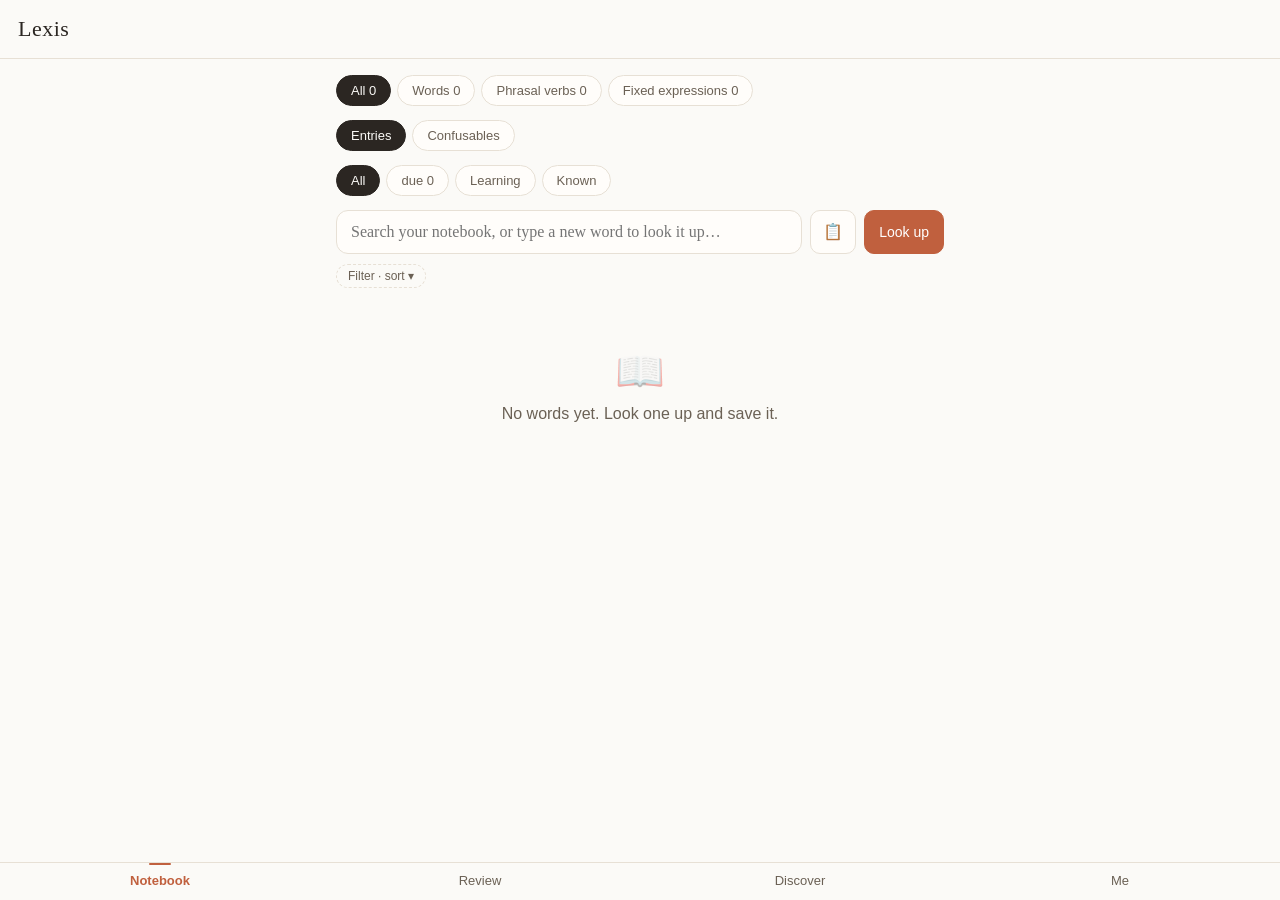
==== commit 729f1c01: "Lexis H5 v1.113.1 — Confusables is a view, not a fifth kind The four kind chips split the ENTRIES; t" ====
--- a/index.html
+++ b/index.html
@@ -11,7 +11,7 @@
 <meta name="apple-mobile-web-app-title" content="Lexis">
 <link rel="apple-touch-icon" href="icons/icon128.png">
 <!-- ?v= busts the browser/PWA cache on every release; bump with the version -->
-<link rel="stylesheet" href="app.css?v=1.113.0">
+<link rel="stylesheet" href="app.css?v=1.113.1">
 </head>
 <body>
   <header class="topbar">
@@ -28,9 +28,9 @@
     <button data-tab="me"><span>Me</span></button>
   </nav>
 
-  <script src="compare.js?v=1.113.0"></script>
-  <script src="examples.js?v=1.113.0"></script>
-  <script src="vocab.js?v=1.113.0"></script>
-  <script src="app.js?v=1.113.0"></script>
+  <script src="compare.js?v=1.113.1"></script>
+  <script src="examples.js?v=1.113.1"></script>
+  <script src="vocab.js?v=1.113.1"></script>
+  <script src="app.js?v=1.113.1"></script>
 </body>
 </html>
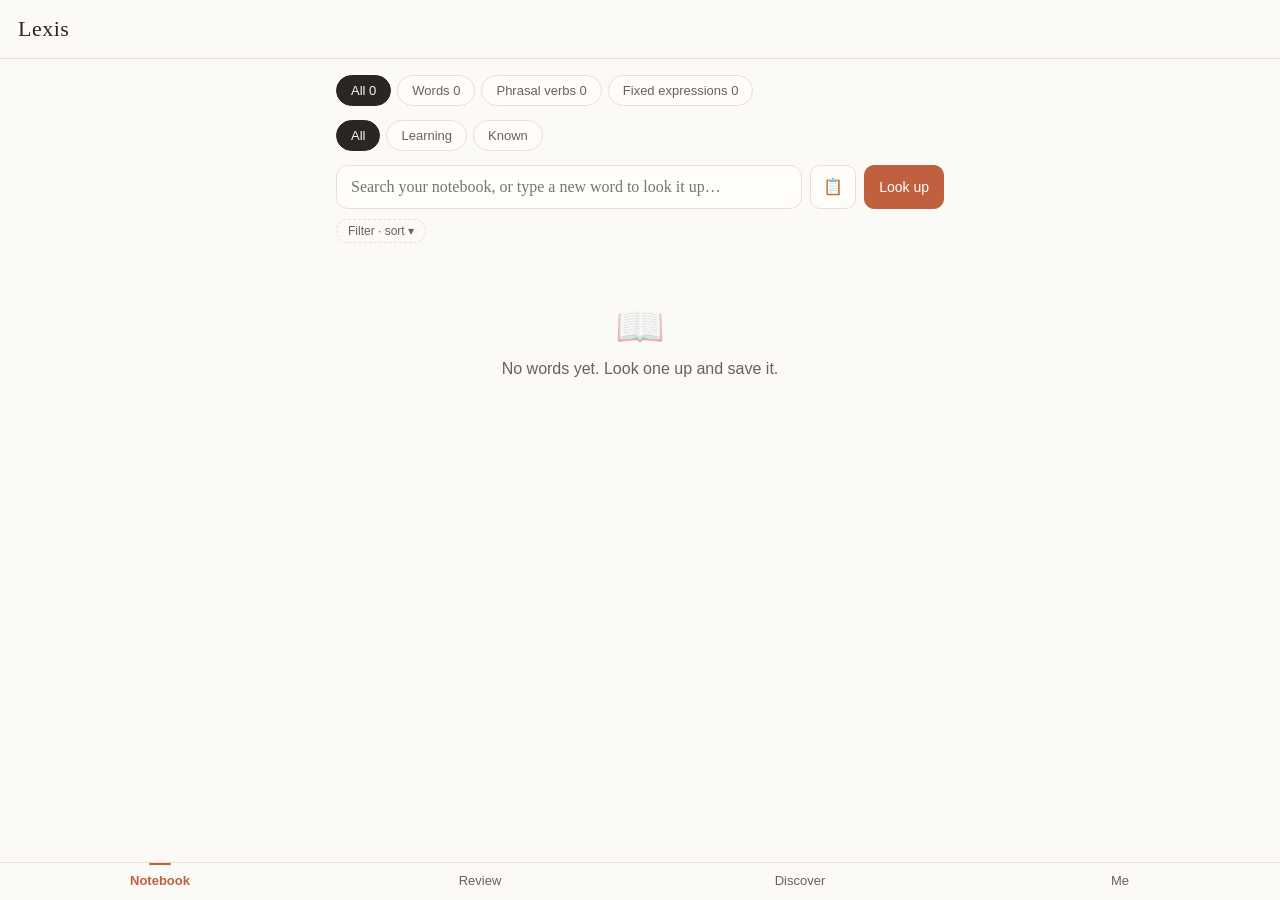
==== commit 714a51b7: "Lexis H5 v1.113.2 — the confusables switch stops looking like a filter, Due filter removed Two segme" ====
--- a/index.html
+++ b/index.html
@@ -11,7 +11,7 @@
 <meta name="apple-mobile-web-app-title" content="Lexis">
 <link rel="apple-touch-icon" href="icons/icon128.png">
 <!-- ?v= busts the browser/PWA cache on every release; bump with the version -->
-<link rel="stylesheet" href="app.css?v=1.113.1">
+<link rel="stylesheet" href="app.css?v=1.113.2">
 </head>
 <body>
   <header class="topbar">
@@ -28,9 +28,9 @@
     <button data-tab="me"><span>Me</span></button>
   </nav>
 
-  <script src="compare.js?v=1.113.1"></script>
-  <script src="examples.js?v=1.113.1"></script>
-  <script src="vocab.js?v=1.113.1"></script>
-  <script src="app.js?v=1.113.1"></script>
+  <script src="compare.js?v=1.113.2"></script>
+  <script src="examples.js?v=1.113.2"></script>
+  <script src="vocab.js?v=1.113.2"></script>
+  <script src="app.js?v=1.113.2"></script>
 </body>
 </html>
--- a/app.css
+++ b/app.css
@@ -572,3 +572,7 @@
 .sp-piece b{font-family:Georgia,serif;font-size:14px;color:#201d1a}
 .sp-kin{display:flex;flex-wrap:wrap;align-items:center;gap:6px;margin-top:8px}
 .sp-kin-h{font-size:11px;letter-spacing:.08em;color:#8a8178}
+
+.nb-switch{border:1px dashed var(--line);background:transparent;color:var(--clay);border-radius:20px;
+  padding:7px 14px;font-size:13px;margin-bottom:10px}
+.nb-switch.on{border-style:solid;background:#f7ece4}
